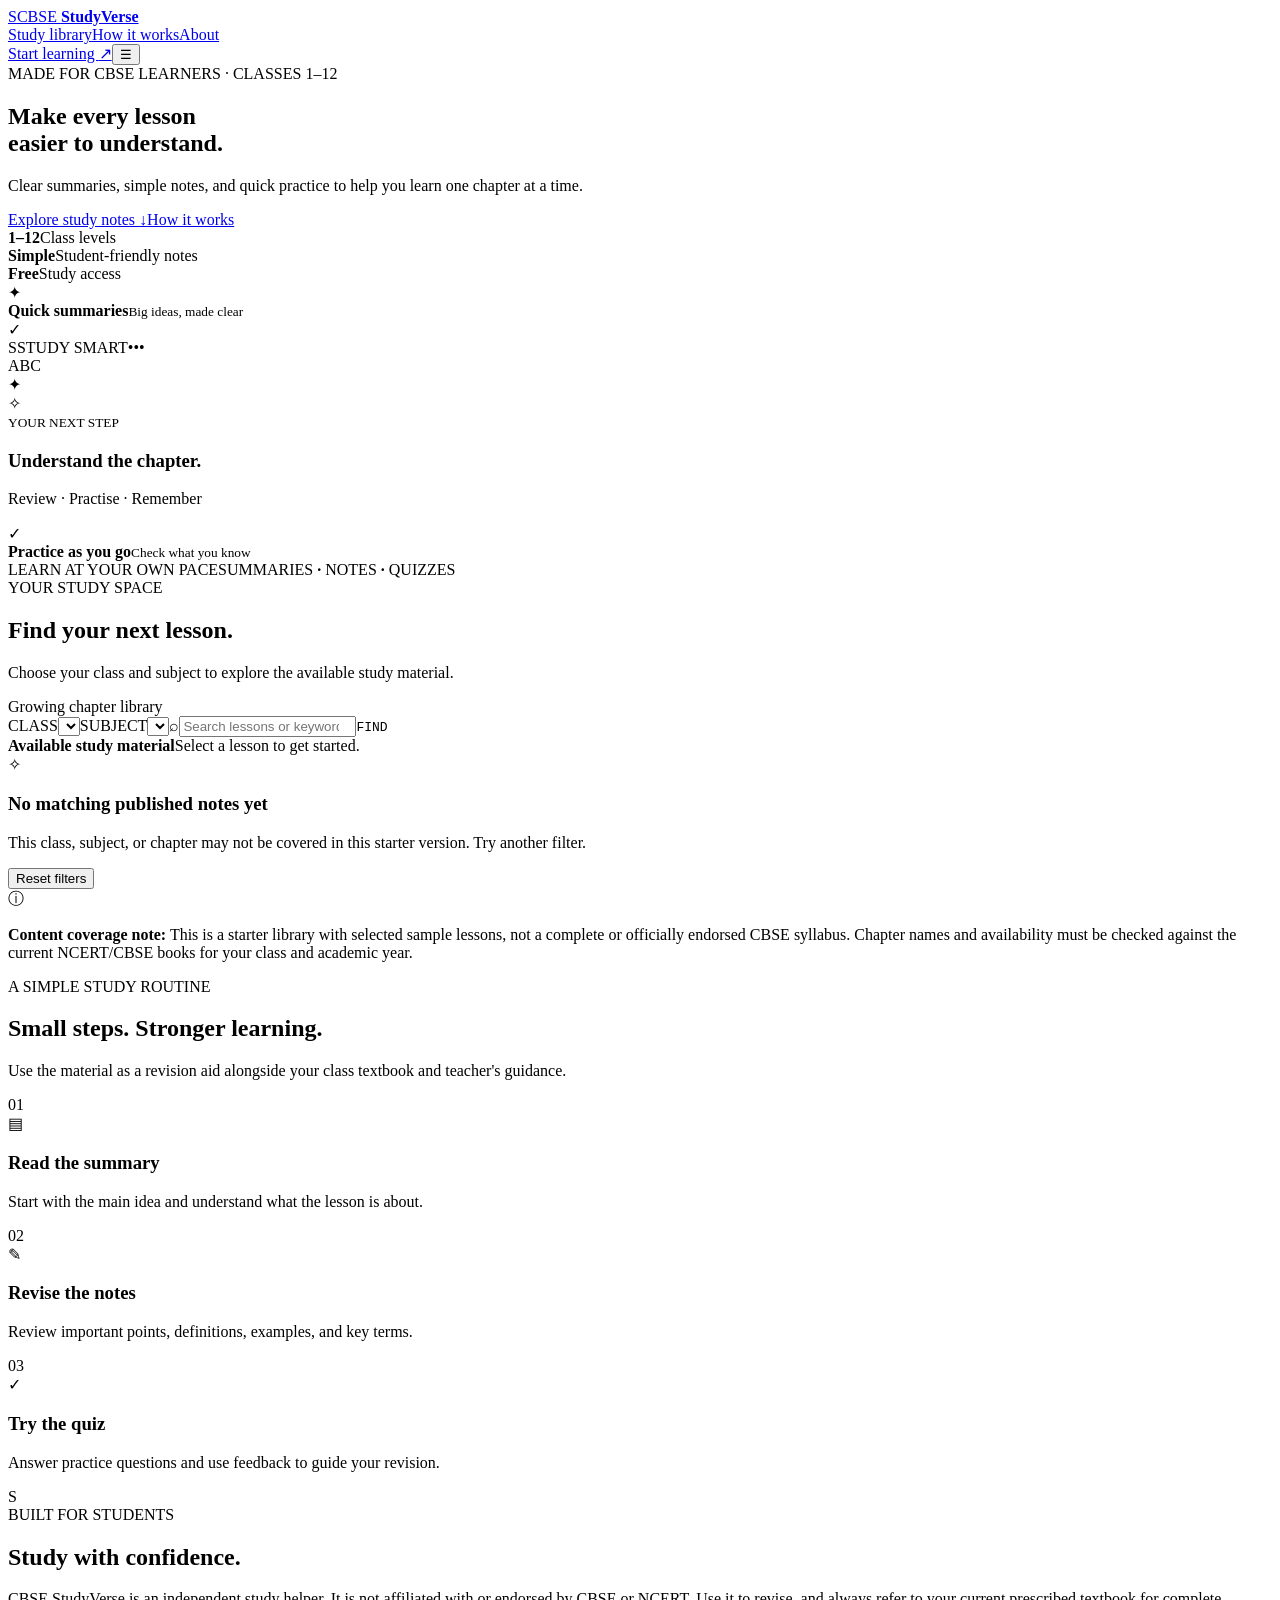
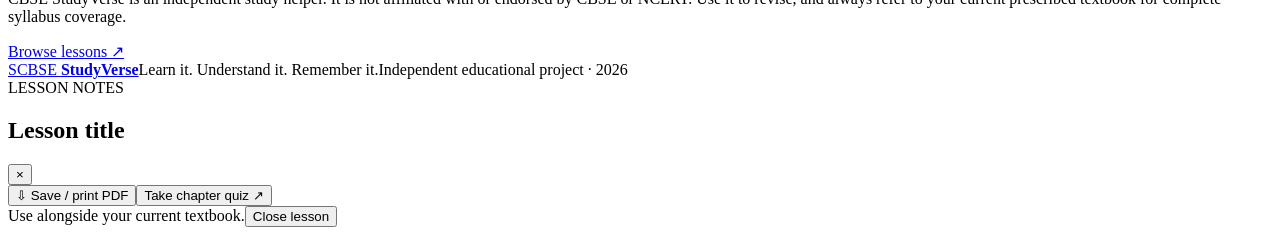
==== cbse-studyverse/index.html @ 308dabc0 "Add CBSE StudyVerse student learning website" ====
<!doctype html>
<html lang="en">
<head>
<meta charset="utf-8"><meta name="viewport" content="width=device-width,initial-scale=1">
<meta name="theme-color" content="#f4f6ff"><meta name="description" content="CBSE StudyVerse: student-friendly study summaries, notes and practice quizzes for Classes 1–12.">
<title>CBSE StudyVerse — Learn it. Understand it. Remember it.</title>
<link rel="preconnect" href="https://fonts.googleapis.com"><link rel="preconnect" href="https://fonts.gstatic.com" crossorigin>
<link href="https://fonts.googleapis.com/css2?family=DM+Sans:wght@400;500;600;700&family=Plus+Jakarta+Sans:wght@500;600;700;800&display=swap" rel="stylesheet">
<link rel="stylesheet" href="style.css">
</head>
<body>
<header class="topbar"><a class="brand" href="#" aria-label="CBSE StudyVerse home"><span class="brand-icon">S</span><span>CBSE <b>StudyVerse</b></span></a><nav id="navLinks"><a href="#library">Study library</a><a href="#how">How it works</a><a href="#about">About</a></nav><a class="top-button" href="#library">Start learning <span>↗</span></a><button class="menu-btn" id="menuBtn" aria-label="Open navigation" aria-expanded="false">☰</button></header>
<main>
<section class="hero">
 <div class="hero-copy"><div class="pill"><span class="pill-dot"></span> MADE FOR CBSE LEARNERS · CLASSES 1–12</div><h1>Make every lesson<br><span class="gradient">easier to understand.</span></h1><p class="hero-lead">Clear summaries, simple notes, and quick practice to help you learn one chapter at a time.</p><div class="hero-actions"><a class="btn primary" href="#library">Explore study notes <span>↓</span></a><a class="btn quiet" href="#how">How it works</a></div><div class="hero-stats"><div><strong>1–12</strong><span>Class levels</span></div><i></i><div><strong>Simple</strong><span>Student-friendly notes</span></div><i></i><div><strong>Free</strong><span>Study access</span></div></div></div>
 <div class="hero-visual"><div class="visual-glow"></div><div class="floating-note note-one"><span class="note-icon violet">✦</span><div><b>Quick summaries</b><small>Big ideas, made clear</small></div><span class="tiny-check">✓</span></div><div class="study-card"><div class="study-card-top"><span class="mini-logo">S</span><span class="demo-tag">STUDY SMART</span><span class="dots">•••</span></div><div class="study-illustration"><div class="book book-back"></div><div class="book book-front"><span>ABC</span><i></i><i></i><i></i></div><div class="sparkle sp1">✦</div><div class="sparkle sp2">✧</div><div class="orb"></div></div><div class="study-card-copy"><small>YOUR NEXT STEP</small><h3>Understand the chapter.</h3><p>Review · Practise · Remember</p><div class="progress-track"><span></span></div></div></div><div class="floating-note note-two"><span class="note-icon blue">✓</span><div><b>Practice as you go</b><small>Check what you know</small></div></div><div class="decor decor-one"></div><div class="decor decor-two"></div></div>
 <div class="hero-foot"><span>LEARN AT YOUR OWN PACE</span><span>SUMMARIES <b>·</b> NOTES <b>·</b> QUIZZES</span></div>
</section>
<section class="library section" id="library"><div class="section-head"><div><span class="eyebrow">YOUR STUDY SPACE</span><h2>Find your next <span class="gradient">lesson.</span></h2><p>Choose your class and subject to explore the available study material.</p></div><div class="coverage"><span class="coverage-dot"></span> Growing chapter library</div></div>
 <div class="filters"><label class="filter-field"><span>CLASS</span><select id="classSelect" aria-label="Choose class"></select></label><label class="filter-field"><span>SUBJECT</span><select id="subjectSelect" aria-label="Choose subject"></select></label><label class="search-field"><span class="search-icon">⌕</span><input id="searchInput" type="search" placeholder="Search lessons or keywords..." aria-label="Search lessons"><kbd>FIND</kbd></label></div>
 <div class="subject-chips" id="subjectChips" aria-label="Quick subject filters"></div>
 <div class="library-meta"><div><strong id="resultTitle">Available study material</strong><span id="resultSub">Select a lesson to get started.</span></div><span class="result-count" id="resultCount"></span></div>
 <div class="lesson-grid" id="lessonGrid" aria-live="polite"></div>
 <div class="empty-state hidden" id="emptyState"><div class="empty-icon">✧</div><h3>No matching published notes yet</h3><p>This class, subject, or chapter may not be covered in this starter version. Try another filter.</p><button class="btn secondary" id="resetBtn">Reset filters</button></div>
 <div class="content-note"><span>ⓘ</span><p><b>Content coverage note:</b> This is a starter library with selected sample lessons, not a complete or officially endorsed CBSE syllabus. Chapter names and availability must be checked against the current NCERT/CBSE books for your class and academic year.</p></div>
</section>
<section class="how section" id="how"><div class="section-head centered"><span class="eyebrow">A SIMPLE STUDY ROUTINE</span><h2>Small steps. <span class="gradient">Stronger learning.</span></h2><p>Use the material as a revision aid alongside your class textbook and teacher's guidance.</p></div><div class="steps-grid"><article class="step-card"><span class="step-number">01</span><div class="step-icon purple">▤</div><h3>Read the summary</h3><p>Start with the main idea and understand what the lesson is about.</p></article><article class="step-card"><span class="step-number">02</span><div class="step-icon blue">✎</div><h3>Revise the notes</h3><p>Review important points, definitions, examples, and key terms.</p></article><article class="step-card"><span class="step-number">03</span><div class="step-icon mint">✓</div><h3>Try the quiz</h3><p>Answer practice questions and use feedback to guide your revision.</p></article></div></section>
<section class="about section" id="about"><div class="about-panel"><div class="about-mark">S</div><div><span class="eyebrow">BUILT FOR STUDENTS</span><h2>Study with <span class="gradient">confidence.</span></h2><p>CBSE StudyVerse is an independent study helper. It is not affiliated with or endorsed by CBSE or NCERT. Use it to revise, and always refer to your current prescribed textbook for complete syllabus coverage.</p></div><a class="btn secondary" href="#library">Browse lessons ↗</a></div></section>
</main>
<footer class="footer"><a class="brand" href="#"><span class="brand-icon">S</span><span>CBSE <b>StudyVerse</b></span></a><span>Learn it. Understand it. Remember it.</span><span>Independent educational project · 2026</span></footer>
<div class="modal-backdrop hidden" id="lessonModal" role="dialog" aria-modal="true" aria-labelledby="modalTitle"><article class="lesson-modal"><div class="modal-top"><div><span class="eyebrow" id="modalEyebrow">LESSON NOTES</span><h2 id="modalTitle">Lesson title</h2><p id="modalMeta"></p></div><button class="close-modal" id="closeModal" aria-label="Close lesson">×</button></div><div class="modal-toolbar"><button class="btn secondary small" id="printBtn">⇩ Save / print PDF</button><button class="btn primary small" id="quizBtn">Take chapter quiz ↗</button></div><div id="lessonContent" class="lesson-content"></div><div id="quizPanel" class="quiz-panel hidden"></div><div class="modal-bottom"><span>Use alongside your current textbook.</span><button class="btn quiet small" id="doneBtn">Close lesson</button></div></article></div>
<script src="script.js"></script>
</body></html>
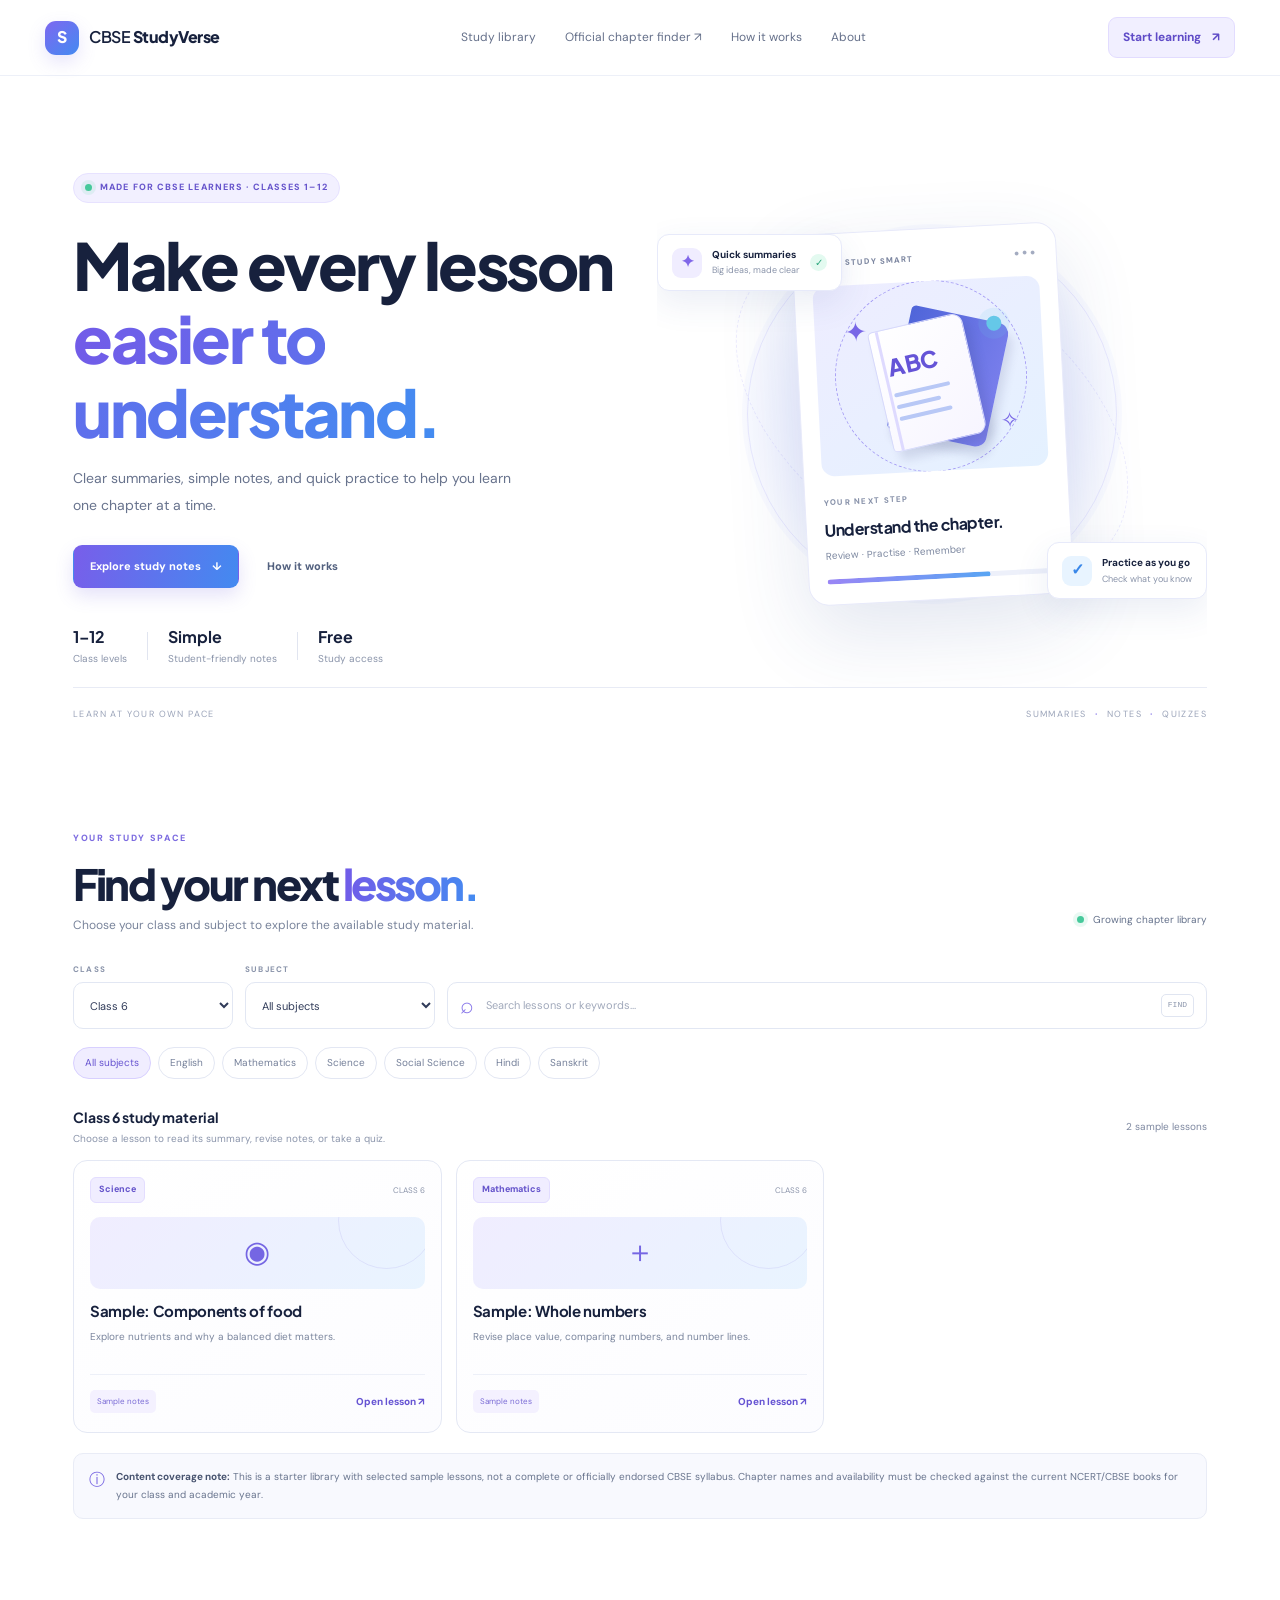
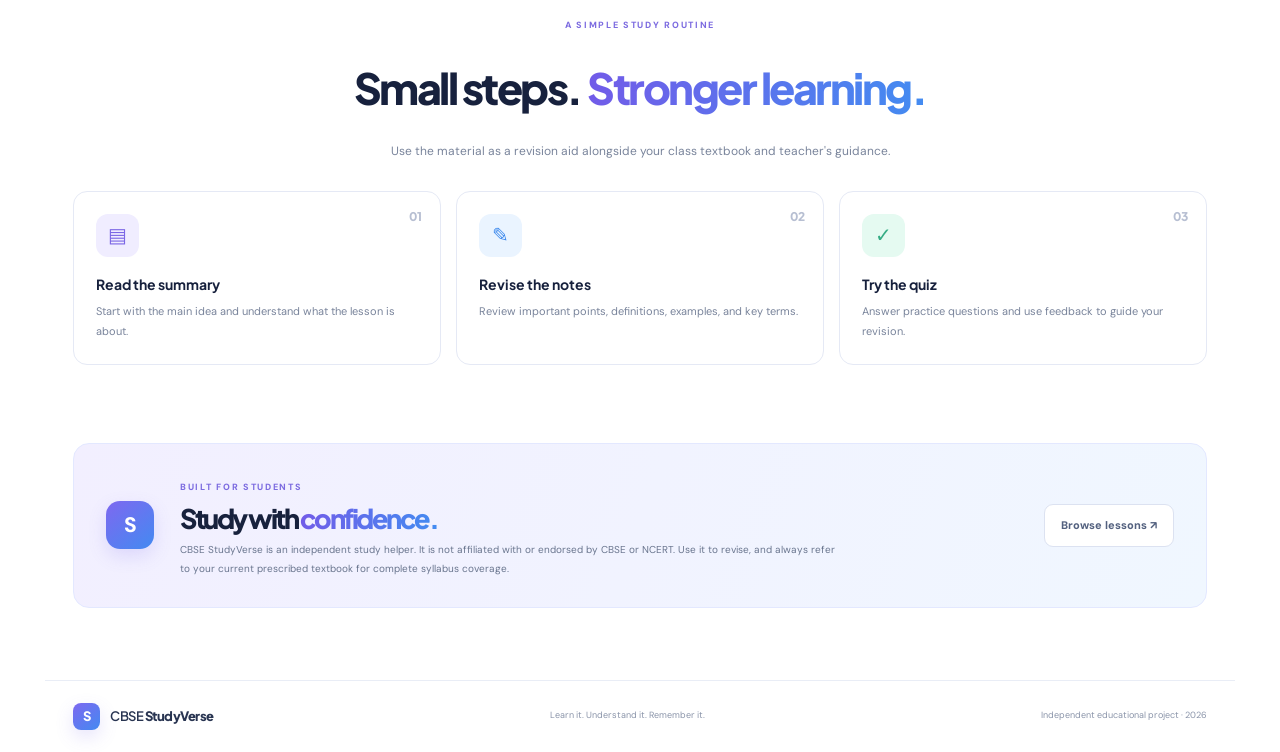
==== commit 3a180a9b: "Link official chapter finder from study page" ====
--- a/cbse-studyverse/index.html
+++ b/cbse-studyverse/index.html
@@ -9,7 +9,7 @@
 <link rel="stylesheet" href="style.css">
 </head>
 <body>
-<header class="topbar"><a class="brand" href="#" aria-label="CBSE StudyVerse home"><span class="brand-icon">S</span><span>CBSE <b>StudyVerse</b></span></a><nav id="navLinks"><a href="#library">Study library</a><a href="#how">How it works</a><a href="#about">About</a></nav><a class="top-button" href="#library">Start learning <span>↗</span></a><button class="menu-btn" id="menuBtn" aria-label="Open navigation" aria-expanded="false">☰</button></header>
+<header class="topbar"><a class="brand" href="#" aria-label="CBSE StudyVerse home"><span class="brand-icon">S</span><span>CBSE <b>StudyVerse</b></span></a><nav id="navLinks"><a href="#library">Study library</a><a href="textbooks.html">Official chapter finder ↗</a><a href="#how">How it works</a><a href="#about">About</a></nav><a class="top-button" href="#library">Start learning <span>↗</span></a><button class="menu-btn" id="menuBtn" aria-label="Open navigation" aria-expanded="false">☰</button></header>
 <main>
 <section class="hero">
  <div class="hero-copy"><div class="pill"><span class="pill-dot"></span> MADE FOR CBSE LEARNERS · CLASSES 1–12</div><h1>Make every lesson<br><span class="gradient">easier to understand.</span></h1><p class="hero-lead">Clear summaries, simple notes, and quick practice to help you learn one chapter at a time.</p><div class="hero-actions"><a class="btn primary" href="#library">Explore study notes <span>↓</span></a><a class="btn quiet" href="#how">How it works</a></div><div class="hero-stats"><div><strong>1–12</strong><span>Class levels</span></div><i></i><div><strong>Simple</strong><span>Student-friendly notes</span></div><i></i><div><strong>Free</strong><span>Study access</span></div></div></div>
--- a/cbse-studyverse/style.css
+++ b/cbse-studyverse/style.css
@@ -0,0 +1 @@
+:root{--ink:#17213d;--muted:#69748e;--purple:#7058e8;--purple2:#8e7bf7;--blue:#3889ef;--line:#e5e9f5;--paper:#fff;--wash:#f5f7ff;--mint:#dcf8ee}*{box-sizing:border-box}html{scroll-behavior:smooth;scroll-padding-top:90px}body{margin:0;background:#fff;color:var(--ink);font-family:"DM Sans",sans-serif;line-height:1.55}a{color:inherit;text-decoration:none}button,input,select{font:inherit}button{cursor:pointer}.topbar{height:76px;padding:0 max(28px,calc((100% - 1190px)/2));display:flex;align-items:center;justify-content:space-between;gap:22px;border-bottom:1px solid #edf0f8;background:#ffffffeb;backdrop-filter:blur(12px);position:sticky;top:0;z-index:10}.brand{display:flex;align-items:center;gap:10px;font-family:"Plus Jakarta Sans",sans-serif;font-weight:600;letter-spacing:-.5px;font-size:16px;white-space:nowrap}.brand b{font-weight:800}.brand-icon,.about-mark,.mini-logo{display:grid;place-items:center;background:linear-gradient(140deg,#7e68f0,#438af1);color:#fff;font-weight:800;border-radius:11px;box-shadow:0 7px 18px #735ce52b}.brand-icon{width:34px;height:34px;font-family:"Plus Jakarta Sans",sans-serif}.topbar nav{display:flex;gap:29px;font-size:12px;color:#65708a}.topbar nav a:hover{color:var(--purple)}.top-button{background:#f1efff;color:#5f4bc7;border:1px solid #e2dcff;padding:10px 14px;border-radius:9px;font-size:12px;font-weight:700}.top-button span{margin-left:8px}.menu-btn{display:none;border:1px solid var(--line);background:#fff;padding:8px 11px;border-radius:8px}.hero{max-width:1190px;margin:auto;padding:65px 28px 0;display:grid;grid-template-columns:1.03fr .97fr;min-height:570px;position:relative}.hero-copy{padding:32px 0 20px;z-index:1}.pill{display:inline-flex;align-items:center;gap:8px;padding:7px 11px;background:#f2f0ff;border:1px solid #e7e2ff;border-radius:30px;color:#6755cc;font-size:9px;letter-spacing:1.1px;font-weight:800}.pill-dot,.coverage-dot{width:7px;height:7px;border-radius:50%;background:#46c99b;box-shadow:0 0 0 4px #46c99b1e}.hero h1,.section-head h2,.about-panel h2{font-family:"Plus Jakarta Sans",sans-serif;font-weight:800;letter-spacing:-2.5px;line-height:1.13}.hero h1{font-size:clamp(43px,5.2vw,65px);margin:25px 0 17px}.gradient{background:linear-gradient(95deg,#725be8,#438cf1);background-clip:text;-webkit-background-clip:text;color:transparent}.hero-lead{max-width:465px;color:#68738d;font-size:14px;line-height:1.9}.hero-actions{display:flex;gap:11px;align-items:center;margin-top:27px;flex-wrap:wrap}.btn{display:inline-flex;justify-content:center;align-items:center;gap:11px;border:1px solid transparent;border-radius:9px;padding:12px 16px;font-size:11px;font-weight:800;transition:transform .15s,box-shadow .15s,border-color .15s}.btn:hover{transform:translateY(-2px)}.btn.primary{background:linear-gradient(105deg,#785eea,#438af0);color:#fff;box-shadow:0 8px 18px #6759df2c}.btn.primary:hover{box-shadow:0 10px 23px #6759df44}.btn.quiet{background:transparent;color:#53617f}.btn.secondary{background:#fff;border-color:#dce2f1;color:#53617f}.btn.small{padding:9px 12px;font-size:10px}.hero-stats{display:flex;align-items:center;gap:20px;margin-top:37px}.hero-stats div{display:flex;flex-direction:column;gap:1px}.hero-stats strong{font-family:"Plus Jakarta Sans",sans-serif;font-size:16px}.hero-stats span{font-size:10px;color:#8a94aa}.hero-stats i{height:28px;width:1px;background:#e1e5f0}.hero-visual{position:relative;display:grid;place-items:center;min-height:450px;overflow:hidden}.visual-glow{position:absolute;width:380px;height:380px;border-radius:50%;background:radial-gradient(circle,#dcd8ff 0,#e9edff 48%,#f9faff 72%);opacity:.8}.study-card{position:relative;z-index:2;width:265px;padding:17px 18px 20px;border-radius:20px;background:#fff;border:1px solid #e8eafa;box-shadow:0 28px 80px #354d9524;transform:rotate(-3deg)}.study-card-top{display:flex;align-items:center;gap:9px}.mini-logo{width:25px;height:25px;border-radius:8px;font-size:12px}.demo-tag{font-size:8px;letter-spacing:1px;color:#7c86a0;font-weight:800}.dots{margin-left:auto;color:#a3abc0;letter-spacing:2px}.study-illustration{height:190px;margin:10px 0 12px;border-radius:13px;background:linear-gradient(145deg,#eeedff,#e4f1ff);display:grid;place-items:center;position:relative;overflow:hidden}.study-illustration:before{content:"";position:absolute;width:190px;height:190px;border:1px dashed #a9a1f5;border-radius:50%}.book{position:absolute;border-radius:5px 11px 11px 5px;box-shadow:6px 9px 10px #343a7322}.book-back{width:100px;height:126px;background:linear-gradient(100deg,#4f65d9,#7c80ed);transform:rotate(15deg) translate(17px,-3px)}.book-front{width:96px;height:123px;background:linear-gradient(145deg,#fff,#f7f5ff);border:1px solid #d7d9fb;transform:rotate(-10deg) translate(-5px,5px);padding:20px 12px;color:#6554d7;font-family:"Plus Jakarta Sans",sans-serif;font-weight:800;font-size:23px}.book-front:before{content:"";position:absolute;left:7px;top:0;bottom:0;width:3px;background:#dedaff}.book-front i{display:block;height:4px;width:57px;background:#b8c8f6;border-radius:5px;margin-top:8px}.book-front i:nth-of-type(2){width:45px}.book-front i:nth-of-type(3){width:54px}.sparkle{position:absolute;color:#7866e6;font-size:27px}.sp1{top:27px;left:30px}.sp2{right:28px;bottom:29px;font-size:22px}.orb{position:absolute;width:15px;height:15px;border-radius:50%;background:#65c8e8;right:40px;top:38px;box-shadow:0 0 0 8px #65c8e820}.study-card-copy small{font-size:8px;letter-spacing:1.3px;color:#8791a9;font-weight:800}.study-card-copy h3{font-family:"Plus Jakarta Sans",sans-serif;margin:5px 0;font-size:16px;letter-spacing:-.5px}.study-card-copy p{margin:0;color:#7e89a1;font-size:10px}.progress-track{height:5px;border-radius:5px;background:#edf0fa;margin-top:16px;overflow:hidden}.progress-track span{display:block;width:72%;height:100%;border-radius:5px;background:linear-gradient(90deg,#9a85f5,#58a5f3)}.floating-note{position:absolute;z-index:3;display:flex;align-items:center;gap:10px;padding:12px 14px;border-radius:12px;background:#fff;border:1px solid #e7eafa;box-shadow:0 12px 34px #354d9519}.floating-note b,.floating-note small{display:block}.floating-note b{font-size:10px}.floating-note small{font-size:9px;color:#8993a9;margin-top:2px}.note-icon{width:30px;height:30px;display:grid;place-items:center;border-radius:9px;font-weight:800}.note-icon.violet{background:#f0edff;color:#8067e9}.note-icon.blue{background:#e8f4ff;color:#3987e9}.tiny-check{display:grid;place-items:center;width:17px;height:17px;border-radius:50%;background:#e3faf0;color:#2aa77c;font-size:10px}.note-one{top:17%;left:0}.note-two{right:0;bottom:16%}.decor{position:absolute;border-radius:50%;border:1px solid #a6a0f833}.decor-one{width:370px;height:370px}.decor-two{width:440px;height:270px;transform:rotate(35deg);border-style:dashed}.hero-foot{grid-column:1/-1;align-self:end;border-top:1px solid #e8ebf5;padding:20px 0;display:flex;justify-content:space-between;color:#9ba4b9;font-size:9px;letter-spacing:1.4px}.hero-foot b{color:#8373e7;margin:0 5px}.section{max-width:1190px;margin:auto;padding:82px 28px 0}.section-head{display:flex;align-items:end;justify-content:space-between;gap:20px}.eyebrow{font-size:9px;letter-spacing:1.7px;color:#7c6be0;font-weight:800}.section-head h2,.about-panel h2{font-size:clamp(31px,3.7vw,43px);margin:11px 0 8px}.section-head p{font-size:12px;color:#79849b;margin:0}.coverage{display:flex;align-items:center;gap:9px;font-size:10px;color:#64718b;padding-bottom:7px;white-space:nowrap}.filters{display:grid;grid-template-columns:160px 190px 1fr;gap:12px;margin-top:28px}.filter-field{display:flex;flex-direction:column;gap:7px}.filter-field>span{font-size:8px;letter-spacing:1.2px;font-weight:800;color:#8a94aa}.filter-field select,.search-field{height:47px;border:1px solid #e2e7f3;border-radius:10px;background:#fff;color:#303b59;padding:0 12px;outline:none;font-size:11px;width:100%}.filter-field select:focus,.search-field:focus-within{border-color:#8d7df0;box-shadow:0 0 0 3px #8975f015}.search-field{display:flex;align-items:center;gap:10px;align-self:end}.search-icon{font-size:23px;color:#8877e9}.search-field input{border:0;outline:0;flex:1;min-width:0;color:#273452;background:transparent;font-size:11px}.search-field input::placeholder{color:#a1a9bb}.search-field kbd{font-size:8px;color:#8d97ad;border:1px solid #e0e5f1;padding:4px 6px;border-radius:5px;white-space:nowrap}.subject-chips{display:flex;flex-wrap:wrap;gap:7px;margin-top:18px}.chip{padding:7px 11px;border:1px solid #e3e7f3;border-radius:30px;background:#fff;color:#75809a;font-size:10px;cursor:pointer}.chip:hover,.chip.active{background:#f0edff;border-color:#d8d0ff;color:#6653d0}.library-meta{display:flex;justify-content:space-between;align-items:center;margin:28px 0 13px}.library-meta strong,.library-meta span{display:block}.library-meta strong{font-family:"Plus Jakarta Sans",sans-serif;font-size:14px}.library-meta div>span{font-size:10px;color:#8b95ab;margin-top:3px}.result-count{font-size:10px;color:#7e88a0}.lesson-grid{display:grid;grid-template-columns:repeat(3,minmax(0,1fr));gap:14px}.lesson-card{display:flex;flex-direction:column;min-width:0;border:1px solid #e4e8f4;border-radius:14px;padding:16px;background:linear-gradient(150deg,#fff,#fcfcff);transition:transform .16s,border-color .16s,box-shadow .16s}.lesson-card:hover{transform:translateY(-3px);border-color:#c9c1ff;box-shadow:0 13px 35px #364c9410}.lesson-card-top{display:flex;align-items:center;justify-content:space-between;gap:8px}.subject-tag{font-size:9px;font-weight:800;color:#6554cb;background:#f0edff;border:1px solid #e3ddff;padding:5px 8px;border-radius:6px}.level-tag{font-size:8px;color:#8b94aa}.lesson-icon{height:72px;margin:14px 0 11px;border-radius:10px;display:grid;place-items:center;font-size:30px;background:linear-gradient(135deg,#f0edff,#e9f4ff);color:#7566e3;position:relative;overflow:hidden}.lesson-icon:after{content:"";position:absolute;width:95px;height:95px;border:1px solid #8f80e528;border-radius:50%;right:-10px;top:-45px}.lesson-card h3{font-family:"Plus Jakarta Sans",sans-serif;font-size:15px;letter-spacing:-.3px;line-height:1.4;margin:0 0 7px}.lesson-card .lesson-desc{font-size:10px;color:#7a859d;line-height:1.7;margin:0 0 12px;min-height:34px}.card-footer{display:flex;align-items:center;justify-content:space-between;gap:8px;margin-top:auto;padding-top:12px;border-top:1px solid #edf0f8}.status-tag{font-size:8px;color:#7a6bd5;background:#f4f1ff;padding:5px 7px;border-radius:5px}.open-lesson{font-size:10px;font-weight:800;color:#6654d3;border:0;background:transparent;padding:7px 0}.open-lesson:hover{color:#3b83e8}.empty-state{text-align:center;padding:50px 15px;border:1px dashed #dce2f2;border-radius:14px}.empty-icon{font-size:34px;color:#8b79e9}.empty-state h3{margin:8px 0;font-family:"Plus Jakarta Sans",sans-serif}.empty-state p{font-size:11px;color:#7b859c}.hidden{display:none!important}.content-note{display:flex;gap:11px;align-items:start;margin-top:20px;padding:14px 15px;background:#f8f9fe;border:1px solid #e9ecf6;border-radius:10px;color:#68748d}.content-note>span{color:#7664e1;font-size:16px}.content-note p{font-size:10px;line-height:1.8;margin:0}.content-note b{color:#47536f}.how{padding-top:100px}.section-head.centered{display:flex;flex-direction:column;align-items:center;text-align:center}.section-head.centered p{max-width:510px;line-height:1.8}.steps-grid{display:grid;grid-template-columns:repeat(3,minmax(0,1fr));gap:15px;margin-top:29px}.step-card{position:relative;padding:22px;border:1px solid #e5e9f5;border-radius:14px;background:#fff}.step-number{position:absolute;right:18px;top:16px;font-family:"Plus Jakarta Sans",sans-serif;font-weight:800;font-size:12px;color:#b7bfd2}.step-icon{width:43px;height:43px;border-radius:12px;display:grid;place-items:center;font-size:20px;margin-bottom:17px}.step-icon.purple{background:#f0edff;color:#7b67e5}.step-icon.blue{background:#eaf4ff;color:#408bed}.step-icon.mint{background:#e5faf1;color:#35ac84}.step-card h3{font-family:"Plus Jakarta Sans",sans-serif;font-size:14px;margin:0 0 6px}.step-card p{font-size:11px;color:#79849b;line-height:1.8;margin:0}.about{padding-top:78px;padding-bottom:72px}.about-panel{padding:29px 32px;display:grid;grid-template-columns:55px 1fr auto;align-items:center;gap:19px;background:linear-gradient(110deg,#f2efff,#f0f7ff);border:1px solid #e3e8ff;border-radius:16px}.about-mark{width:48px;height:48px;font-size:21px;border-radius:14px}.about-panel h2{font-size:27px;margin:6px 0}.about-panel p{font-size:10px;color:#69758e;line-height:1.9;max-width:660px;margin:0}.about-panel .btn{white-space:nowrap}.footer{max-width:1190px;margin:auto;padding:22px 28px;border-top:1px solid #e9edf6;display:flex;align-items:center;justify-content:space-between;gap:18px;color:#8a94a9;font-size:9px}.footer .brand{color:#283451;font-size:13px}.footer .brand-icon{width:27px;height:27px;border-radius:8px}.modal-backdrop{position:fixed;inset:0;background:#18213d70;backdrop-filter:blur(5px);z-index:30;display:flex;justify-content:center;align-items:flex-start;padding:24px;overflow:auto}.lesson-modal{background:#fff;width:min(760px,100%);border-radius:18px;box-shadow:0 30px 100px #111a3b35;padding:25px;margin:auto}.modal-top{display:flex;justify-content:space-between;gap:18px;align-items:start}.modal-top h2{font-family:"Plus Jakarta Sans",sans-serif;letter-spacing:-1px;font-size:26px;line-height:1.25;margin:8px 0}.modal-top p{font-size:10px;color:#8590a7;margin:0}.close-modal{width:34px;height:34px;border-radius:9px;border:1px solid #e2e7f3;background:#fff;color:#64708a;font-size:23px;line-height:1}.modal-toolbar{display:flex;gap:9px;flex-wrap:wrap;margin:20px 0;padding-bottom:17px;border-bottom:1px solid #e9edf6}.lesson-content h3,.quiz-panel h3{font-family:"Plus Jakarta Sans",sans-serif;font-size:15px;margin:19px 0 8px}.lesson-content p,.lesson-content li{font-size:12px;color:#56627c;line-height:1.9}.lesson-content ul{padding-left:21px}.key-box{background:#f4f2ff;border:1px solid #e5dfff;border-radius:10px;padding:13px 15px;margin:15px 0}.key-box h4{font-size:11px;margin:0 0 5px;color:#6352c7}.key-box p{margin:0}.question{padding:14px;border:1px solid #e3e8f4;border-radius:10px;margin:11px 0}.question p{font-size:12px;font-weight:700;margin:0 0 10px}.answer-option{display:flex;align-items:center;gap:9px;font-size:11px;color:#5e6a84;padding:7px 0;cursor:pointer}.answer-option input{accent-color:#7058e8}.quiz-feedback{font-size:11px;padding:10px;border-radius:8px;margin-top:12px}.quiz-feedback.good{background:#e9faf2;color:#187c5d}.quiz-feedback.try{background:#fff4df;color:#8c6215}.quiz-actions{display:flex;gap:9px;margin-top:12px}.modal-bottom{border-top:1px solid #edf0f7;padding-top:14px;margin-top:20px;display:flex;justify-content:space-between;align-items:center;gap:10px}.modal-bottom span{font-size:9px;color:#8993a9}body.modal-open{overflow:hidden}.print-only{display:none}@media(max-width:900px){.hero{grid-template-columns:1fr .8fr;padding-top:40px}.hero h1{font-size:49px}.hero-visual{transform:scale(.9);margin:0 -20px}.filters{grid-template-columns:135px 165px 1fr}.lesson-grid{grid-template-columns:repeat(2,minmax(0,1fr))}.about-panel{grid-template-columns:48px 1fr}.about-panel .btn{grid-column:2;justify-self:start}.topbar{padding:0 22px}.section,.hero{padding-left:22px;padding-right:22px}}@media(max-width:640px){.topbar{height:67px;padding:0 16px}.brand{font-size:14px}.topbar nav{display:none;position:absolute;top:66px;left:12px;right:12px;background:#fff;padding:17px;border:1px solid var(--line);border-radius:12px;box-shadow:0 12px 25px #25335b12;flex-direction:column;gap:16px}.topbar nav.open{display:flex}.top-button{display:none}.menu-btn{display:block}.hero{display:flex;flex-direction:column;padding:38px 18px 0;min-height:0}.hero-copy{padding:0}.hero h1{font-size:clamp(39px,10vw,52px);letter-spacing:-2px}.hero-lead{font-size:12px}.hero-stats{gap:13px;margin-top:27px}.hero-stats strong{font-size:14px}.hero-stats span{font-size:9px}.hero-visual{min-height:365px;transform:none;margin:0 -5px}.study-card{transform:rotate(-3deg) scale(.9)}.note-one{top:10%;left:-3px;transform:scale(.85);transform-origin:left center}.note-two{right:-3px;bottom:10%;transform:scale(.85);transform-origin:right center}.decor-one{width:300px;height:300px}.decor-two{width:340px;height:230px}.hero-foot{font-size:7px;letter-spacing:.8px;padding:16px 0;gap:10px}.section{padding:64px 18px 0}.section-head{align-items:flex-start;flex-direction:column;gap:12px}.section-head h2{font-size:34px;letter-spacing:-1.6px}.coverage{padding-bottom:0}.filters{grid-template-columns:1fr 1fr;gap:10px;margin-top:22px}.search-field{grid-column:1/-1;grid-row:2}.filter-field select{height:43px}.search-field{height:45px}.subject-chips{margin-top:14px}.library-meta{margin-top:23px}.lesson-grid{grid-template-columns:1fr;gap:10px}.lesson-card{padding:14px}.lesson-icon{height:62px;margin:11px 0}.lesson-card .lesson-desc{min-height:0}.how{padding-top:74px}.steps-grid{grid-template-columns:1fr;gap:10px}.step-card{padding:18px}.step-icon{margin-bottom:10px}.about{padding-top:60px;padding-bottom:45px}.about-panel{padding:20px 17px;grid-template-columns:42px 1fr;gap:12px}.about-mark{width:40px;height:40px}.about-panel h2{font-size:23px}.about-panel p{font-size:10px}.about-panel .btn{grid-column:1/-1}.footer{padding:20px 17px;flex-wrap:wrap}.footer>span:last-child{flex-basis:100%}.modal-backdrop{padding:10px}.lesson-modal{padding:18px 15px;border-radius:14px}.modal-top h2{font-size:21px}.modal-toolbar{margin:14px 0;padding-bottom:12px}.modal-bottom{align-items:flex-start}.modal-bottom span{max-width:60%}}@media print{body{background:#fff}.topbar,main>section:not(#library),.filters,.subject-chips,.library-meta,.lesson-grid,.content-note,.modal-toolbar,.modal-bottom,.close-modal{display:none!important}.modal-backdrop{position:static;display:block!important;background:#fff;padding:0;overflow:visible}.lesson-modal{width:100%;box-shadow:none;border:0;padding:0}.lesson-content{display:block!important}.lesson-content p,.lesson-content li{color:#222;font-size:11pt}.lesson-content h3{break-after:avoid}.key-box{break-inside:avoid}.modal-top h2{font-size:22pt}.modal-top p{color:#555}.print-only{display:block}.quiz-panel{display:none!important}}@media(prefers-reduced-motion:reduce){*,*:before,*:after{scroll-behavior:auto!important;transition:none!important}}
